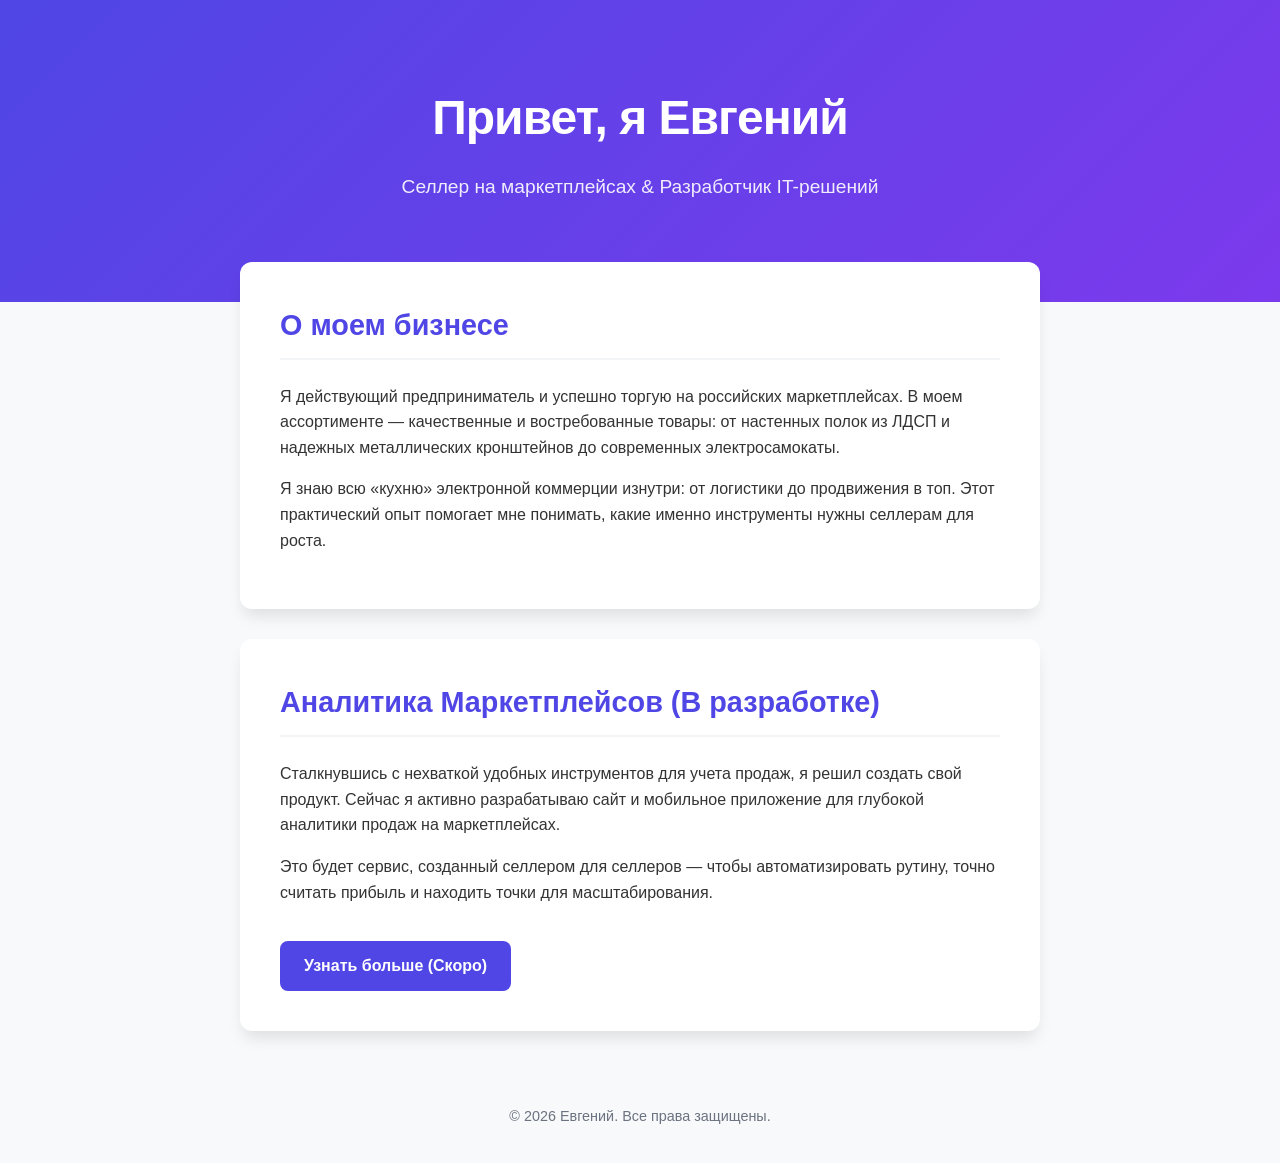
==== index.html @ 96ccd0d8 "Add files via upload" ====
<!DOCTYPE html>
<html lang="ru">
<head>
    <meta charset="UTF-8">
    <meta name="viewport" content="width=device-width, initial-scale=1.0">
    <title>Евгений | E-commerce & IT</title>
    <style>
        /* Базовые настройки страницы */
        body {
            font-family: -apple-system, BlinkMacSystemFont, "Segoe UI", Roboto, Helvetica, Arial, sans-serif;
            margin: 0;
            padding: 0;
            background-color: #f8f9fa;
            color: #333;
            line-height: 1.6;
        }

        /* Шапка сайта */
        header {
            background: linear-gradient(135deg, #4f46e5 0%, #7c3aed 100%);
            color: white;
            padding: 80px 20px;
            text-align: center;
        }

        header h1 {
            margin: 0;
            font-size: 3em;
            letter-spacing: -1px;
        }

        header p {
            font-size: 1.2em;
            margin-top: 15px;
            opacity: 0.9;
            font-weight: 300;
        }

        /* Контейнер для карточек */
        .container {
            max-width: 800px;
            margin: -40px auto 40px auto;
            padding: 0 20px;
            position: relative;
        }

        /* Оформление блоков (карточек) */
        .card {
            background: white;
            border-radius: 12px;
            padding: 40px;
            box-shadow: 0 10px 15px -3px rgba(0,0,0,0.1);
            margin-bottom: 30px;
        }

        .card h2 {
            color: #4f46e5;
            margin-top: 0;
            font-size: 1.8em;
            border-bottom: 2px solid #f3f4f6;
            padding-bottom: 10px;
        }

        /* Кнопка */
        .btn {
            display: inline-block;
            background: #4f46e5;
            color: white;
            padding: 12px 24px;
            text-decoration: none;
            border-radius: 8px;
            margin-top: 20px;
            font-weight: 600;
            transition: background 0.3s ease, transform 0.2s ease;
        }

        .btn:hover {
            background: #4338ca;
            transform: translateY(-2px);
        }

        /* Подвал */
        footer {
            text-align: center;
            padding: 20px;
            color: #6b7280;
            font-size: 0.9em;
        }
    </style>
</head>
<body>

    <header>
        <h1>Привет, я Евгений</h1>
        <p>Селлер на маркетплейсах & Разработчик IT-решений</p>
    </header>

    <div class="container">
        <!-- Блок о бизнесе -->
        <div class="card">
            <h2>О моем бизнесе</h2>
            <p>Я действующий предприниматель и успешно торгую на российских маркетплейсах. В моем ассортименте — качественные и востребованные товары: от настенных полок из ЛДСП и надежных металлических кронштейнов до современных электросамокаты.</p>
            <p>Я знаю всю «кухню» электронной коммерции изнутри: от логистики до продвижения в топ. Этот практический опыт помогает мне понимать, какие именно инструменты нужны селлерам для роста.</p>
        </div>

        <!-- Блок о новом проекте -->
        <div class="card">
            <h2>Аналитика Маркетплейсов (В разработке)</h2>
            <p>Сталкнувшись с нехваткой удобных инструментов для учета продаж, я решил создать свой продукт. Сейчас я активно разрабатываю сайт и мобильное приложение для глубокой аналитики продаж на маркетплейсах.</p>
            <p>Это будет сервис, созданный селлером для селлеров — чтобы автоматизировать рутину, точно считать прибыль и находить точки для масштабирования.</p>
            <a href="#" class="btn">Узнать больше (Скоро)</a>
        </div>
    </div>

    <footer>
        <p>© 2026 Евгений. Все права защищены.</p>
    </footer>

</body>
</html>
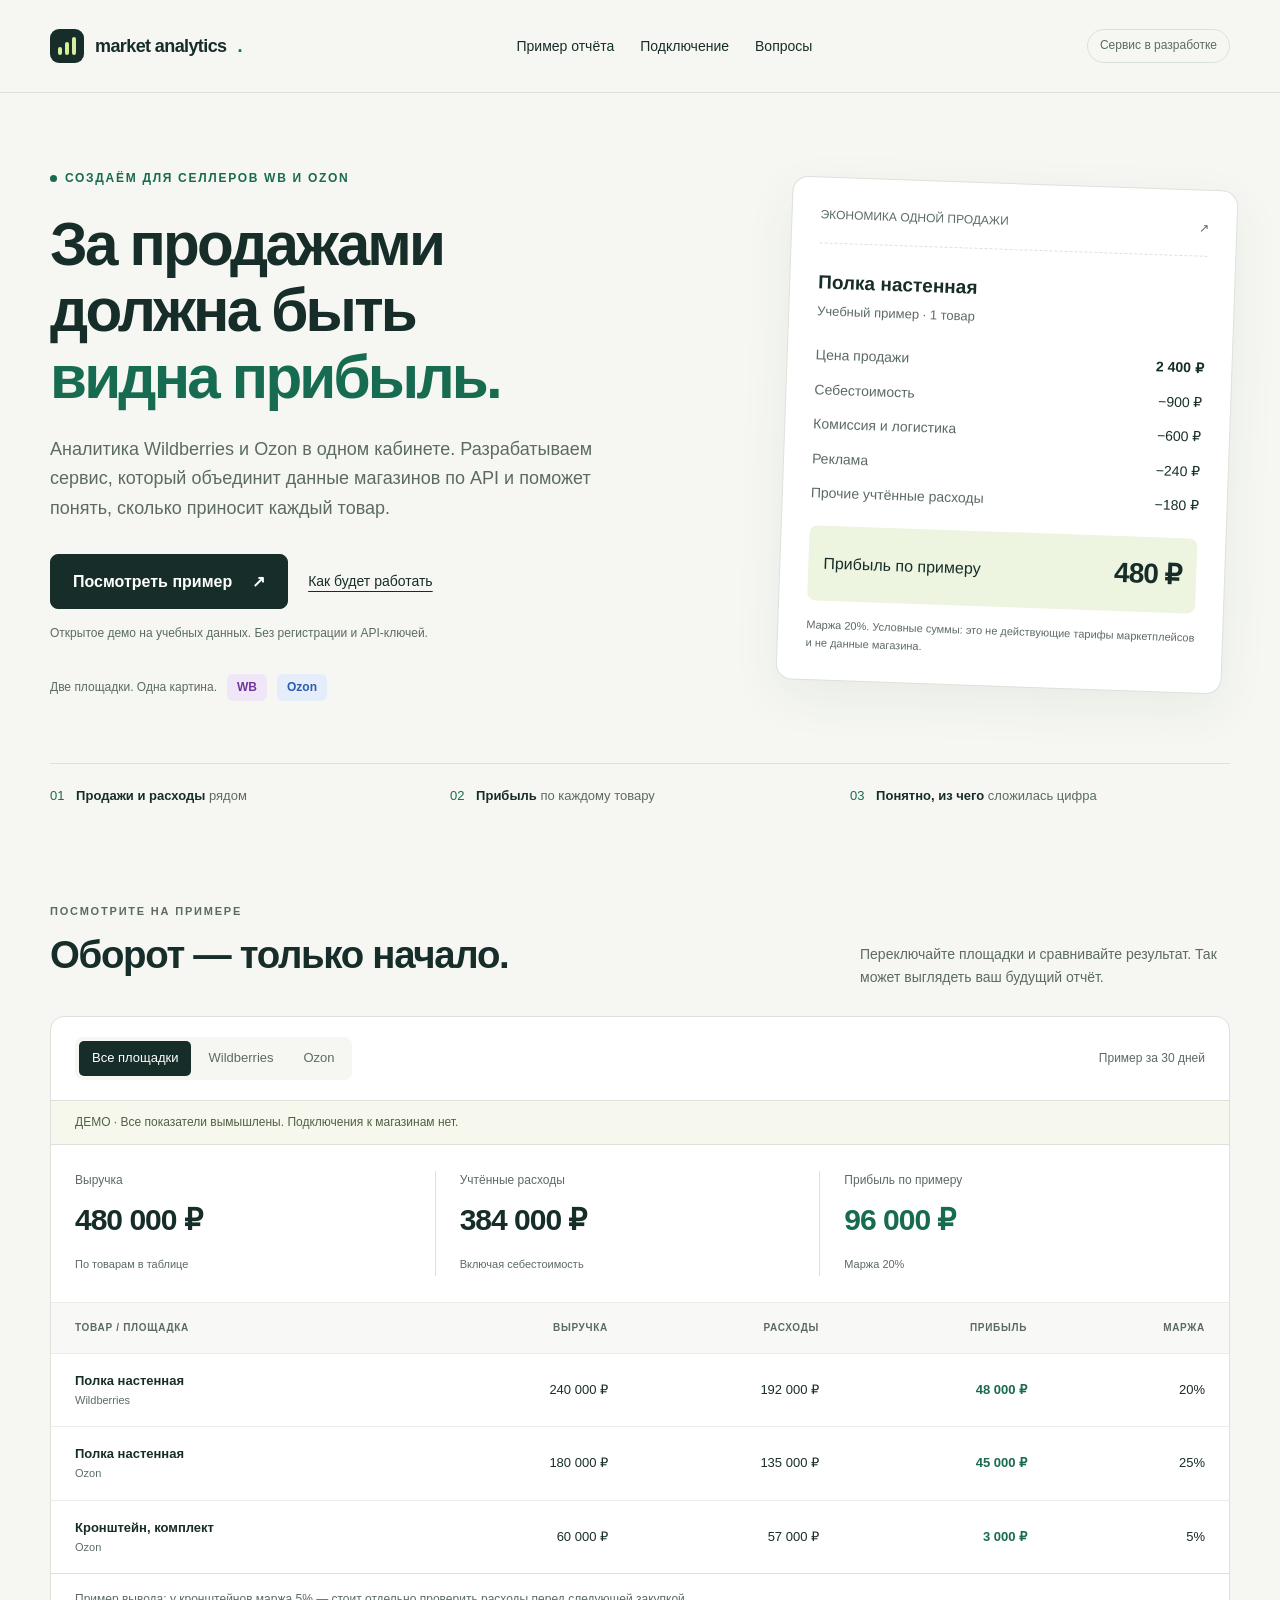
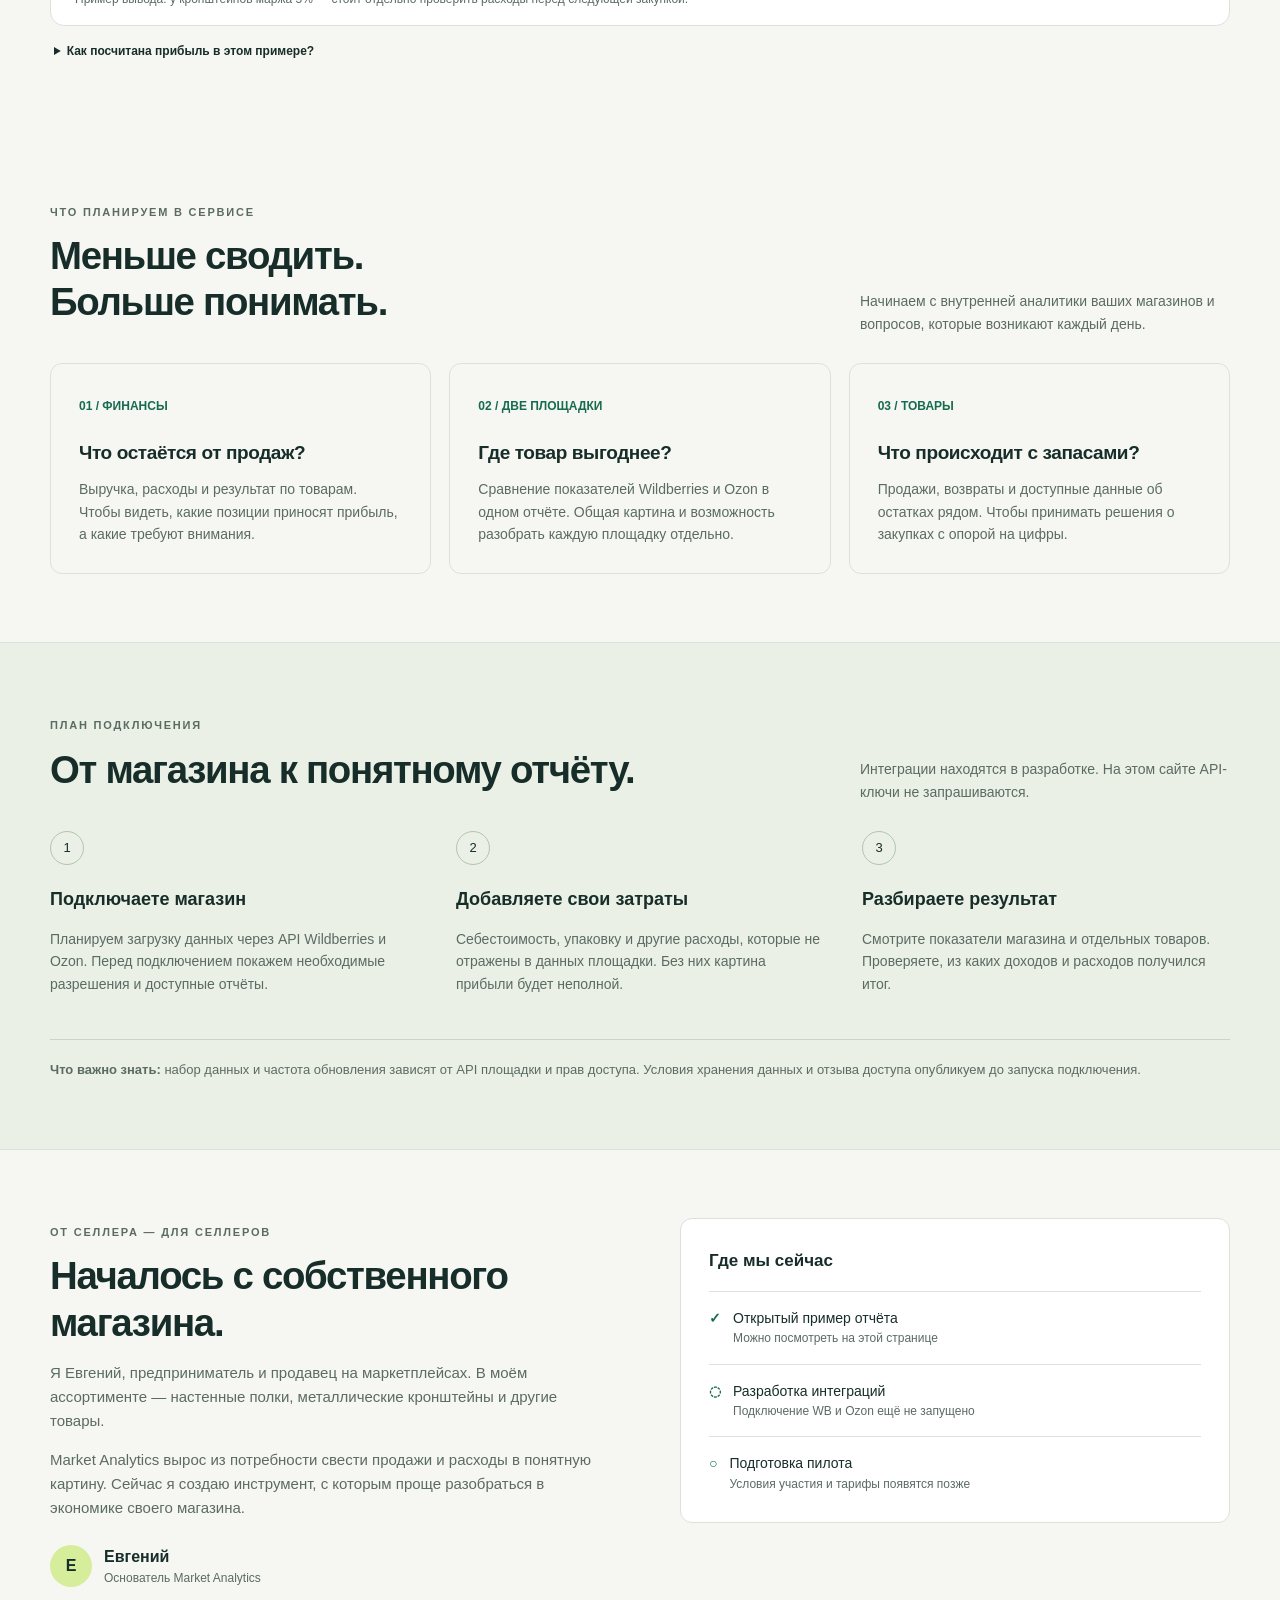
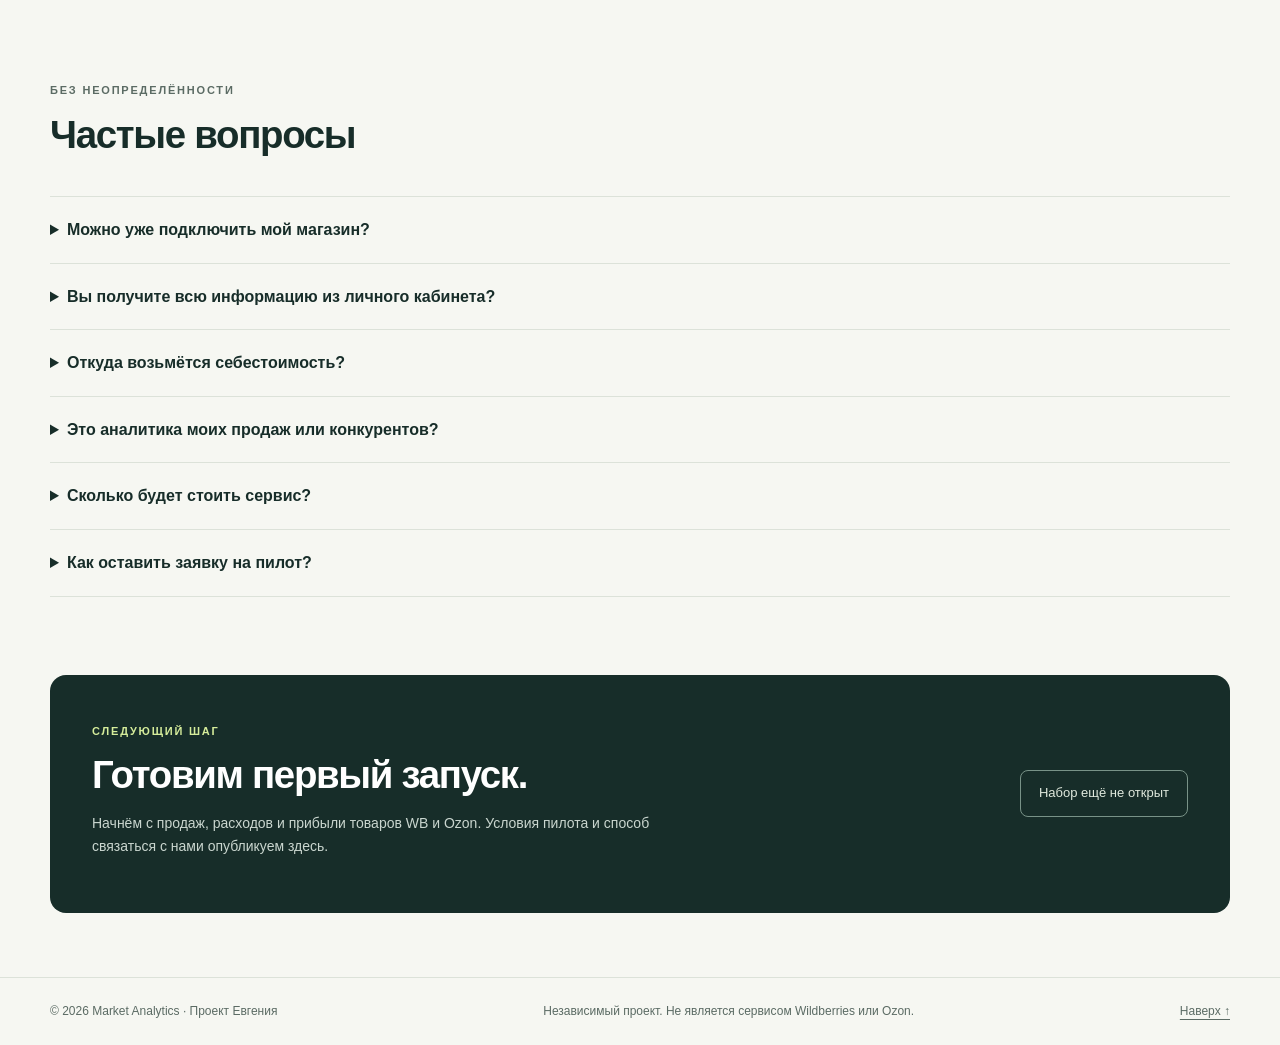
==== commit 4d3fdfb9: "Build seller analytics landing with interactive demo" ====
--- a/index.html
+++ b/index.html
@@ -1,120 +1,67 @@
 <!DOCTYPE html>
 <html lang="ru">
 <head>
-    <meta charset="UTF-8">
-    <meta name="viewport" content="width=device-width, initial-scale=1.0">
-    <title>Евгений | E-commerce & IT</title>
-    <style>
-        /* Базовые настройки страницы */
-        body {
-            font-family: -apple-system, BlinkMacSystemFont, "Segoe UI", Roboto, Helvetica, Arial, sans-serif;
-            margin: 0;
-            padding: 0;
-            background-color: #f8f9fa;
-            color: #333;
-            line-height: 1.6;
-        }
-
-        /* Шапка сайта */
-        header {
-            background: linear-gradient(135deg, #4f46e5 0%, #7c3aed 100%);
-            color: white;
-            padding: 80px 20px;
-            text-align: center;
-        }
-
-        header h1 {
-            margin: 0;
-            font-size: 3em;
-            letter-spacing: -1px;
-        }
-
-        header p {
-            font-size: 1.2em;
-            margin-top: 15px;
-            opacity: 0.9;
-            font-weight: 300;
-        }
-
-        /* Контейнер для карточек */
-        .container {
-            max-width: 800px;
-            margin: -40px auto 40px auto;
-            padding: 0 20px;
-            position: relative;
-        }
-
-        /* Оформление блоков (карточек) */
-        .card {
-            background: white;
-            border-radius: 12px;
-            padding: 40px;
-            box-shadow: 0 10px 15px -3px rgba(0,0,0,0.1);
-            margin-bottom: 30px;
-        }
-
-        .card h2 {
-            color: #4f46e5;
-            margin-top: 0;
-            font-size: 1.8em;
-            border-bottom: 2px solid #f3f4f6;
-            padding-bottom: 10px;
-        }
-
-        /* Кнопка */
-        .btn {
-            display: inline-block;
-            background: #4f46e5;
-            color: white;
-            padding: 12px 24px;
-            text-decoration: none;
-            border-radius: 8px;
-            margin-top: 20px;
-            font-weight: 600;
-            transition: background 0.3s ease, transform 0.2s ease;
-        }
-
-        .btn:hover {
-            background: #4338ca;
-            transform: translateY(-2px);
-        }
-
-        /* Подвал */
-        footer {
-            text-align: center;
-            padding: 20px;
-            color: #6b7280;
-            font-size: 0.9em;
-        }
-    </style>
+  <meta charset="UTF-8">
+  <meta name="viewport" content="width=device-width, initial-scale=1">
+  <meta name="theme-color" content="#153d35">
+  <title>Аналитика Wildberries и Ozon для селлеров | Market Analytics</title>
+  <meta name="description" content="Market Analytics — сервис в разработке для аналитики WB и Ozon через API. Посмотрите пример отчёта по продажам, расходам и прибыли каждого товара.">
+  <link rel="canonical" href="https://market-analytics-pi.vercel.app/">
+  <meta property="og:type" content="website">
+  <meta property="og:locale" content="ru_RU">
+  <meta property="og:title" content="Market Analytics — прибыль товаров WB и Ozon в одном кабинете">
+  <meta property="og:description" content="Знакомьтесь с проектом и интерактивным примером отчёта. Сервис в разработке.">
+  <meta property="og:url" content="https://market-analytics-pi.vercel.app/">
+  <style>
+    :root{--ink:#172d29;--muted:#5b6b64;--green:#176b50;--lime:#d6ed9b;--paper:#f6f7f2;--line:#dce2d9;--white:#fff;--purple:#8354b5;--blue:#3c74b3}
+    *{box-sizing:border-box}html{scroll-behavior:smooth;scroll-padding-top:24px}body{margin:0;background:var(--paper);color:var(--ink);font:16px/1.6 -apple-system,BlinkMacSystemFont,"Segoe UI",Arial,sans-serif}a{color:inherit}button{font:inherit}a,button,summary{-webkit-tap-highlight-color:transparent}a:focus-visible,button:focus-visible,summary:focus-visible{outline:3px solid #aa6bdf;outline-offset:5px}.wrap{width:min(1180px,calc(100% - 64px));margin:auto}.skip{position:absolute;top:-100px;padding:10px;background:white;z-index:10}.skip:focus{top:0}
+    header{border-bottom:1px solid var(--line)}.nav{min-height:92px;display:flex;align-items:center;justify-content:space-between;gap:28px}.brand{display:flex;align-items:center;gap:11px;text-decoration:none;font-size:18px;font-weight:750;letter-spacing:-.6px}.brand-icon{display:flex;align-items:end;gap:3px;width:34px;height:34px;background:var(--ink);padding:8px;border-radius:9px}.brand-icon i{width:4px;background:var(--lime);border-radius:2px}.brand-icon i:nth-child(1){height:8px}.brand-icon i:nth-child(2){height:13px}.brand-icon i:nth-child(3){height:18px}.nav-links{display:flex;align-items:center;gap:26px;font-size:14px}.nav-links a{text-decoration:none}.nav-links a:hover{text-decoration:underline}.nav-status{font-size:12px;padding:6px 12px;border:1px solid var(--line);border-radius:20px;color:var(--muted)}
+    .hero{padding:76px 0 62px;display:grid;grid-template-columns:1.2fr .8fr;gap:64px;align-items:center}.eyebrow{font-size:12px;font-weight:750;letter-spacing:1.7px;text-transform:uppercase;color:var(--green);display:flex;align-items:center;gap:8px}.dot{width:7px;height:7px;background:var(--green);border-radius:100%}h1{font-size:clamp(38px,4.7vw,62px);line-height:1.1;letter-spacing:-2.8px;margin:24px 0}h1 em{font-style:normal;color:var(--green)}.lead{font-size:18px;line-height:1.65;color:var(--muted);max-width:560px}.hero-actions{display:flex;flex-wrap:wrap;align-items:center;gap:20px;margin-top:30px}.button{display:inline-flex;align-items:center;justify-content:center;gap:20px;padding:14px 22px;border-radius:8px;background:var(--ink);color:white;font-weight:650;text-decoration:none;border:1px solid var(--ink)}.button:hover{background:var(--green)}.text-link{font-size:14px;text-underline-offset:5px}.small{font-size:12px;color:var(--muted)}.hero-note{margin-top:15px}.marketplaces{display:flex;align-items:center;gap:10px;margin-top:30px;font-size:12px;color:var(--muted)}.pill{font-size:12px;font-weight:700;padding:4px 10px;border-radius:6px}.wb{background:#efe7f7;color:#71369e}.ozon{background:#e5edfa;color:#2b5cad}
+    .receipt{background:white;border:1px solid var(--line);border-radius:16px;padding:28px;box-shadow:0 16px 50px #233b2910;transform:rotate(2deg)}.receipt-top{display:flex;justify-content:space-between;align-items:center;font-size:12px;color:var(--muted);padding-bottom:18px;border-bottom:1px dashed var(--line)}.receipt h2{font-size:19px;margin:24px 0 3px}.receipt .sub{font-size:13px;color:var(--muted);margin:0 0 22px}.receipt-row{display:flex;justify-content:space-between;gap:12px;font-size:14px;margin:12px 0}.receipt-row span:first-child{color:var(--muted)}.receipt-result{display:flex;justify-content:space-between;align-items:center;background:#edf4df;border-radius:8px;padding:15px;margin-top:22px}.receipt-result strong{font-size:28px;letter-spacing:-1px}.receipt-foot{margin:16px 0 0;font-size:11px;color:var(--muted)}
+    .principles{display:grid;grid-template-columns:repeat(3,1fr);gap:20px;border-top:1px solid var(--line);padding:22px 0;font-size:13px;color:var(--muted)}.principles b{color:var(--ink);font-weight:600}.principles span{color:var(--green);margin-right:8px}section{padding:68px 0}.section-heading{display:flex;align-items:end;justify-content:space-between;gap:36px;margin-bottom:28px}.section-heading h2,.about h2,.pilot h2{font-size:clamp(28px,3vw,39px);line-height:1.2;letter-spacing:-1.3px;margin:10px 0}.section-heading p{max-width:370px;font-size:14px;color:var(--muted);margin:0}.overline{font-size:11px;letter-spacing:1.8px;text-transform:uppercase;color:var(--muted);font-weight:700}
+    .demo-panel{border:1px solid var(--line);border-radius:14px;background:white;overflow:hidden}.demo-toolbar{display:flex;justify-content:space-between;align-items:center;gap:16px;padding:20px 24px;border-bottom:1px solid var(--line)}.filters{display:flex;gap:4px;background:var(--paper);border-radius:8px;padding:4px;flex-wrap:wrap}.filters button{border:0;padding:7px 13px;color:var(--muted);background:transparent;border-radius:5px;cursor:pointer;font-size:13px}.filters button[aria-pressed=true]{background:var(--ink);color:white}.period{font-size:12px;color:var(--muted)}.demo-label{padding:12px 24px;background:#f6f8ed;color:#516044;font-size:12px;border-bottom:1px solid var(--line)}.metrics{display:grid;grid-template-columns:repeat(3,1fr);padding:26px 24px;gap:24px}.metric{border-right:1px solid var(--line)}.metric:last-child{border:0}.metric p{margin:0;color:var(--muted);font-size:12px}.metric strong{display:block;font-size:30px;letter-spacing:-1px;margin:6px 0}.metric small{font-size:11px;color:var(--muted)}.metric.positive strong{color:var(--green)}.table-scroll{overflow:auto}table{border-collapse:collapse;width:100%;min-width:660px;text-align:left;font-size:13px}th{background:#f8f9f6;font-size:10px;text-transform:uppercase;letter-spacing:.7px;color:var(--muted);font-weight:600}th,td{padding:17px 24px;border-top:1px solid #e9ede7}td:not(:first-child),th:not(:first-child){text-align:right}td strong{font-weight:650}td small{display:block;color:var(--muted);font-size:11px}.profit-cell{color:var(--green);font-weight:650}.demo-bottom{padding:16px 24px;font-size:12px;color:var(--muted);border-top:1px solid var(--line)}.formula{margin-top:16px;padding:0 4px;color:var(--muted);font-size:12px}.formula summary{cursor:pointer;color:var(--ink);font-weight:600}.formula p{max-width:850px}
+    .features{display:grid;grid-template-columns:repeat(3,1fr);gap:18px}.feature{border:1px solid var(--line);padding:28px;border-radius:12px}.feature .num{font-size:12px;color:var(--green);font-weight:650}.feature h3{font-size:19px;letter-spacing:-.4px;margin:20px 0 10px}.feature p{font-size:14px;color:var(--muted);margin:0}.steps-area{background:#eaf0e5;border-top:1px solid var(--line);border-bottom:1px solid var(--line)}.steps{display:grid;grid-template-columns:repeat(3,1fr);gap:38px}.step-number{width:34px;height:34px;display:grid;place-items:center;border:1px solid #b4c4ad;border-radius:50%;font-size:13px}.step h3{font-size:18px;margin:20px 0 10px}.step p{font-size:14px;color:var(--muted)}.access-note{border-top:1px solid #cad6c4;margin-top:30px;padding-top:20px;font-size:13px;color:var(--muted)}.about{display:grid;grid-template-columns:1fr 1fr;gap:80px;align-items:start}.about p{color:var(--muted);font-size:15px}.founder{margin-top:24px;display:flex;gap:12px;align-items:center}.avatar{height:42px;width:42px;border-radius:50%;background:var(--lime);display:grid;place-items:center;font-weight:700}.founder small{display:block;color:var(--muted);font-size:12px}.status-card{background:white;border:1px solid var(--line);border-radius:12px;padding:28px}.status-card h3{margin-top:0;font-size:17px}.status-row{display:flex;align-items:start;gap:12px;border-top:1px solid var(--line);padding:15px 0;font-size:14px}.status-row:last-child{padding-bottom:0}.status-row span{color:var(--muted);font-size:12px;display:block}.status-icon{color:var(--green);font-weight:700}
+    .faq{padding-top:20px}.faq-list{border-top:1px solid var(--line)}.faq details{border-bottom:1px solid var(--line);padding:20px 0}.faq summary{cursor:pointer;font-size:16px;font-weight:600}.faq details p{color:var(--muted);font-size:14px;max-width:850px;margin:12px 0 0}.pilot{background:var(--ink);color:white;border-radius:16px;padding:42px;display:flex;align-items:center;justify-content:space-between;gap:40px;margin:10px 0 64px}.pilot .overline{color:var(--lime)}.pilot p{color:#cad6cf;max-width:620px;font-size:14px}.pilot-status{flex-shrink:0;border:1px solid #789287;color:#e0e9dd;padding:12px 18px;border-radius:8px;font-size:13px}.pilot small{color:#bbc9c0;display:block;font-size:12px}footer{border-top:1px solid var(--line);padding:24px 0;color:var(--muted);font-size:12px}.footer-inner{display:flex;justify-content:space-between;gap:20px}footer a{text-underline-offset:4px}
+    @media(max-width:950px){.hero{gap:32px}.nav-links{gap:16px}.nav-status{display:none}.receipt{padding:22px}h1{letter-spacing:-1.8px}.about{gap:36px}.metric strong{font-size:25px}}
+    @media(max-width:700px){.wrap{width:calc(100% - 36px)}.nav{min-height:76px;flex-wrap:wrap;gap:12px;padding:18px 0}.brand{font-size:17px}.nav-links{font-size:12px;gap:17px}.hero{grid-template-columns:1fr;padding:45px 0 38px;gap:36px}h1{font-size:42px}.lead{font-size:16px}.receipt{transform:none}.principles{grid-template-columns:1fr;gap:8px}section{padding:42px 0}.section-heading{display:block}.section-heading p{margin-top:16px}.features,.steps,.about{grid-template-columns:1fr;gap:18px}.steps{gap:24px}.step h3{margin-top:12px}.demo-toolbar{align-items:start;flex-direction:column;padding:15px}.demo-label{padding:12px 15px}.metrics{gap:10px;padding:20px 15px}.metric strong{font-size:22px;letter-spacing:-.7px}.metric p,.metric small{font-size:10px}.metric small{display:block;max-width:95px}.filters button{padding:7px 10px}th,td{padding:14px 18px}.pilot{padding:28px;display:block;margin-bottom:40px}.pilot-status{display:inline-block;margin-top:14px}.footer-inner{flex-direction:column;gap:7px}.about{gap:28px}}
+    @media(prefers-reduced-motion:reduce){html{scroll-behavior:auto}}
+  </style>
 </head>
 <body>
-
-    <header>
-        <h1>Привет, я Евгений</h1>
-        <p>Селлер на маркетплейсах & Разработчик IT-решений</p>
-    </header>
-
-    <div class="container">
-        <!-- Блок о бизнесе -->
-        <div class="card">
-            <h2>О моем бизнесе</h2>
-            <p>Я действующий предприниматель и успешно торгую на российских маркетплейсах. В моем ассортименте — качественные и востребованные товары: от настенных полок из ЛДСП и надежных металлических кронштейнов до современных электросамокаты.</p>
-            <p>Я знаю всю «кухню» электронной коммерции изнутри: от логистики до продвижения в топ. Этот практический опыт помогает мне понимать, какие именно инструменты нужны селлерам для роста.</p>
-        </div>
-
-        <!-- Блок о новом проекте -->
-        <div class="card">
-            <h2>Аналитика Маркетплейсов (В разработке)</h2>
-            <p>Сталкнувшись с нехваткой удобных инструментов для учета продаж, я решил создать свой продукт. Сейчас я активно разрабатываю сайт и мобильное приложение для глубокой аналитики продаж на маркетплейсах.</p>
-            <p>Это будет сервис, созданный селлером для селлеров — чтобы автоматизировать рутину, точно считать прибыль и находить точки для масштабирования.</p>
-            <a href="#" class="btn">Узнать больше (Скоро)</a>
-        </div>
+  <a class="skip" href="#main">Перейти к содержимому</a>
+  <header><div class="wrap nav"><a class="brand" href="#main" aria-label="Market Analytics — главная"><span class="brand-icon" aria-hidden="true"><i></i><i></i><i></i></span>market analytics<span style="color:var(--green)">.</span></a><nav class="nav-links" aria-label="Основная навигация"><a href="#demo">Пример отчёта</a><a href="#connection">Подключение</a><a href="#faq">Вопросы</a></nav><span class="nav-status">Сервис в разработке</span></div></header>
+  <main id="main">
+    <div class="wrap">
+      <section class="hero" aria-labelledby="hero-title"><div><div class="eyebrow"><span class="dot"></span>Создаём для селлеров WB и Ozon</div><h1 id="hero-title">За продажами<br>должна быть<br><em>видна прибыль.</em></h1><p class="lead">Аналитика Wildberries и Ozon в одном кабинете. Разрабатываем сервис, который объединит данные магазинов по API и поможет понять, сколько приносит каждый товар.</p><div class="hero-actions"><a class="button" href="#demo">Посмотреть пример <span aria-hidden="true">↗</span></a><a class="text-link" href="#connection">Как будет работать</a></div><p class="small hero-note">Открытое демо на учебных данных. Без регистрации и API-ключей.</p><div class="marketplaces"><span>Две площадки. Одна картина.</span><span class="pill wb">WB</span><span class="pill ozon">Ozon</span></div></div><aside class="receipt" aria-label="Учебный пример расчёта прибыли товара"><div class="receipt-top"><span>ЭКОНОМИКА ОДНОЙ ПРОДАЖИ</span><span aria-hidden="true">↗</span></div><h2>Полка настенная</h2><p class="sub">Учебный пример · 1 товар</p><div class="receipt-row"><span>Цена продажи</span><strong>2 400 ₽</strong></div><div class="receipt-row"><span>Себестоимость</span><span>−900 ₽</span></div><div class="receipt-row"><span>Комиссия и логистика</span><span>−600 ₽</span></div><div class="receipt-row"><span>Реклама</span><span>−240 ₽</span></div><div class="receipt-row"><span>Прочие учтённые расходы</span><span>−180 ₽</span></div><div class="receipt-result"><span>Прибыль по примеру</span><strong>480 ₽</strong></div><p class="receipt-foot">Маржа 20%. Условные суммы: это не действующие тарифы маркетплейсов и не данные магазина.</p></aside></section>
+      <div class="principles"><div><span>01</span> <b>Продажи и расходы</b> рядом</div><div><span>02</span> <b>Прибыль</b> по каждому товару</div><div><span>03</span> <b>Понятно, из чего</b> сложилась цифра</div></div>
+      <section id="demo" aria-labelledby="demo-title"><div class="section-heading"><div><span class="overline">Посмотрите на примере</span><h2 id="demo-title">Оборот — только начало.</h2></div><p>Переключайте площадки и сравнивайте результат. Так может выглядеть ваш будущий отчёт.</p></div><div class="demo-panel"><div class="demo-toolbar"><div class="filters" role="group" aria-label="Выбор маркетплейса"><button type="button" data-market="all" aria-pressed="true">Все площадки</button><button type="button" data-market="wb" aria-pressed="false">Wildberries</button><button type="button" data-market="ozon" aria-pressed="false">Ozon</button></div><span class="period">Пример за 30 дней</span></div><div class="demo-label">ДЕМО · Все показатели вымышлены. Подключения к магазинам нет.</div><div class="metrics" aria-live="polite" aria-atomic="true"><div class="metric"><p>Выручка</p><strong id="revenue">480 000 ₽</strong><small>По товарам в таблице</small></div><div class="metric"><p>Учтённые расходы</p><strong id="expenses">384 000 ₽</strong><small>Включая себестоимость</small></div><div class="metric positive"><p>Прибыль по примеру</p><strong id="profit">96 000 ₽</strong><small id="margin">Маржа 20%</small></div></div><div class="table-scroll" role="region" aria-label="Таблица прибыли товаров; на небольшом экране прокручивается горизонтально" tabindex="0"><table><thead><tr><th scope="col">Товар / площадка</th><th scope="col">Выручка</th><th scope="col">Расходы</th><th scope="col">Прибыль</th><th scope="col">Маржа</th></tr></thead><tbody id="products"><tr data-platform="wb" data-revenue="240000" data-expenses="192000"><td><strong>Полка настенная</strong><small>Wildberries</small></td><td>240 000 ₽</td><td>192 000 ₽</td><td class="profit-cell">48 000 ₽</td><td>20%</td></tr><tr data-platform="ozon" data-revenue="180000" data-expenses="135000"><td><strong>Полка настенная</strong><small>Ozon</small></td><td>180 000 ₽</td><td>135 000 ₽</td><td class="profit-cell">45 000 ₽</td><td>25%</td></tr><tr data-platform="ozon" data-revenue="60000" data-expenses="57000"><td><strong>Кронштейн, комплект</strong><small>Ozon</small></td><td>60 000 ₽</td><td>57 000 ₽</td><td class="profit-cell">3 000 ₽</td><td>5%</td></tr></tbody></table></div><div class="demo-bottom" id="insight">Пример вывода: у кронштейнов маржа 5% — стоит отдельно проверить расходы перед следующей закупкой.</div></div><details class="formula"><summary>Как посчитана прибыль в этом примере?</summary><p>Прибыль = выручка − учтённые расходы. Маржа = прибыль ÷ выручка × 100%. В примере расходы условно объединяют себестоимость, комиссии, логистику, рекламу и прочие затраты. Для реального отчёта потребуется добавить собственные расходы и проверить полноту данных, включая возвраты и налоги. Это демонстрация интерфейса, а не финансовый результат вашего бизнеса.</p></details><noscript><p class="small">Для переключения площадок включите JavaScript. Общий отчёт доступен выше.</p></noscript></section>
+      <section aria-labelledby="features-title"><div class="section-heading"><div><span class="overline">Что планируем в сервисе</span><h2 id="features-title">Меньше сводить.<br>Больше понимать.</h2></div><p>Начинаем с внутренней аналитики ваших магазинов и вопросов, которые возникают каждый день.</p></div><div class="features"><article class="feature"><span class="num">01 / ФИНАНСЫ</span><h3>Что остаётся от продаж?</h3><p>Выручка, расходы и результат по товарам. Чтобы видеть, какие позиции приносят прибыль, а какие требуют внимания.</p></article><article class="feature"><span class="num">02 / ДВЕ ПЛОЩАДКИ</span><h3>Где товар выгоднее?</h3><p>Сравнение показателей Wildberries и Ozon в одном отчёте. Общая картина и возможность разобрать каждую площадку отдельно.</p></article><article class="feature"><span class="num">03 / ТОВАРЫ</span><h3>Что происходит с запасами?</h3><p>Продажи, возвраты и доступные данные об остатках рядом. Чтобы принимать решения о закупках с опорой на цифры.</p></article></div></section>
     </div>
-
-    <footer>
-        <p>© 2026 Евгений. Все права защищены.</p>
-    </footer>
-
+    <section class="steps-area" id="connection" aria-labelledby="connection-title"><div class="wrap"><div class="section-heading"><div><span class="overline">План подключения</span><h2 id="connection-title">От магазина к понятному отчёту.</h2></div><p>Интеграции находятся в разработке. На этом сайте API-ключи не запрашиваются.</p></div><div class="steps"><article class="step"><span class="step-number">1</span><h3>Подключаете магазин</h3><p>Планируем загрузку данных через API Wildberries и Ozon. Перед подключением покажем необходимые разрешения и доступные отчёты.</p></article><article class="step"><span class="step-number">2</span><h3>Добавляете свои затраты</h3><p>Себестоимость, упаковку и другие расходы, которые не отражены в данных площадки. Без них картина прибыли будет неполной.</p></article><article class="step"><span class="step-number">3</span><h3>Разбираете результат</h3><p>Смотрите показатели магазина и отдельных товаров. Проверяете, из каких доходов и расходов получился итог.</p></article></div><div class="access-note"><strong>Что важно знать:</strong> набор данных и частота обновления зависят от API площадки и прав доступа. Условия хранения данных и отзыва доступа опубликуем до запуска подключения.</div></div></section>
+    <div class="wrap"><section class="about" aria-labelledby="about-title"><div><span class="overline">От селлера — для селлеров</span><h2 id="about-title">Началось с собственного магазина.</h2><p>Я Евгений, предприниматель и продавец на маркетплейсах. В моём ассортименте — настенные полки, металлические кронштейны и другие товары.</p><p>Market Analytics вырос из потребности свести продажи и расходы в понятную картину. Сейчас я создаю инструмент, с которым проще разобраться в экономике своего магазина.</p><div class="founder"><span class="avatar" aria-hidden="true">Е</span><div><strong>Евгений</strong><small>Основатель Market Analytics</small></div></div></div><aside class="status-card"><h3>Где мы сейчас</h3><div class="status-row"><b class="status-icon" aria-hidden="true">✓</b><div>Открытый пример отчёта<span>Можно посмотреть на этой странице</span></div></div><div class="status-row"><b class="status-icon" aria-hidden="true">◌</b><div>Разработка интеграций<span>Подключение WB и Ozon ещё не запущено</span></div></div><div class="status-row"><b class="status-icon" aria-hidden="true">○</b><div>Подготовка пилота<span>Условия участия и тарифы появятся позже</span></div></div></aside></section>
+    <section class="faq" id="faq" aria-labelledby="faq-title"><div class="section-heading"><div><span class="overline">Без неопределённости</span><h2 id="faq-title">Частые вопросы</h2></div></div><div class="faq-list"><details><summary>Можно уже подключить мой магазин?</summary><p>Пока нет. Market Analytics находится в разработке. Сейчас доступен только пример отчёта на учебных данных; заявки и API-ключи на сайте не собираются.</p></details><details><summary>Вы получите всю информацию из личного кабинета?</summary><p>Только данные, которые доступны через API площадки при выданных разрешениях. Доступность показателя в личном кабинете не гарантирует его доступность через API. Точный список поддерживаемых данных опубликуем перед запуском.</p></details><details><summary>Откуда возьмётся себестоимость?</summary><p>Её указывает продавец. Также потребуется добавить внешние расходы, которых нет в отчётах маркетплейса. Полнота этих данных влияет на расчёт результата.</p></details><details><summary>Это аналитика моих продаж или конкурентов?</summary><p>Мы разрабатываем внутреннюю аналитику ваших подключённых магазинов Wildberries и Ozon. Анализ чужих продаж не заявлен в текущем плане продукта.</p></details><details><summary>Сколько будет стоить сервис?</summary><p>Тарифы пока не определены. До старта пилота опубликуем стоимость, ограничения и условия участия. Сейчас платежей и подписок на сайте нет.</p></details><details><summary>Как оставить заявку на пилот?</summary><p>Канал связи пока готовится. Когда набор откроется, контакт и условия появятся в блоке пилота на этой странице.</p></details></div></section>
+    <section class="pilot" id="pilot" aria-labelledby="pilot-title"><div><span class="overline">Следующий шаг</span><h2 id="pilot-title">Готовим первый запуск.</h2><p>Начнём с продаж, расходов и прибыли товаров WB и Ozon. Условия пилота и способ связаться с нами опубликуем здесь.</p><!-- Telegram URL intentionally unset at the owner's request. Add a verified contact before enabling applications. --></div><span class="pilot-status">Набор ещё не открыт</span></section></div>
+  </main>
+  <footer><div class="wrap footer-inner"><span>© 2026 Market Analytics · Проект Евгения</span><span>Независимый проект. Не является сервисом Wildberries или Ozon.</span><a href="#main">Наверх ↑</a></div></footer>
+  <script>
+    const buttons = document.querySelectorAll('[data-market]');
+    const rows = [...document.querySelectorAll('#products tr')];
+    const currency = value => new Intl.NumberFormat('ru-RU', { style: 'currency', currency: 'RUB', maximumFractionDigits: 0 }).format(value);
+    buttons.forEach(button => button.addEventListener('click', () => {
+      const market = button.dataset.market;
+      document.getElementById('insight').textContent = market === 'wb' ? 'Пример вывода: полки на Wildberries приносят 20% маржи с учётом расходов в таблице.' : 'Пример вывода: у кронштейнов маржа 5% — стоит отдельно проверить расходы перед следующей закупкой.';
+      let revenue = 0, expenses = 0;
+      rows.forEach(row => {
+        const visible = market === 'all' || row.dataset.platform === market;
+        row.hidden = !visible;
+        if (visible) { revenue += Number(row.dataset.revenue); expenses += Number(row.dataset.expenses); }
+      });
+      buttons.forEach(item => item.setAttribute('aria-pressed', String(item === button)));
+      document.getElementById('revenue').textContent = currency(revenue);
+      document.getElementById('expenses').textContent = currency(expenses);
+      document.getElementById('profit').textContent = currency(revenue - expenses);
+      document.getElementById('margin').textContent = 'Маржа ' + new Intl.NumberFormat('ru-RU', { maximumFractionDigits: 1 }).format(revenue ? (revenue - expenses) / revenue * 100 : 0) + '%';
+    }));
+  </script>
 </body>
-</html>+</html>
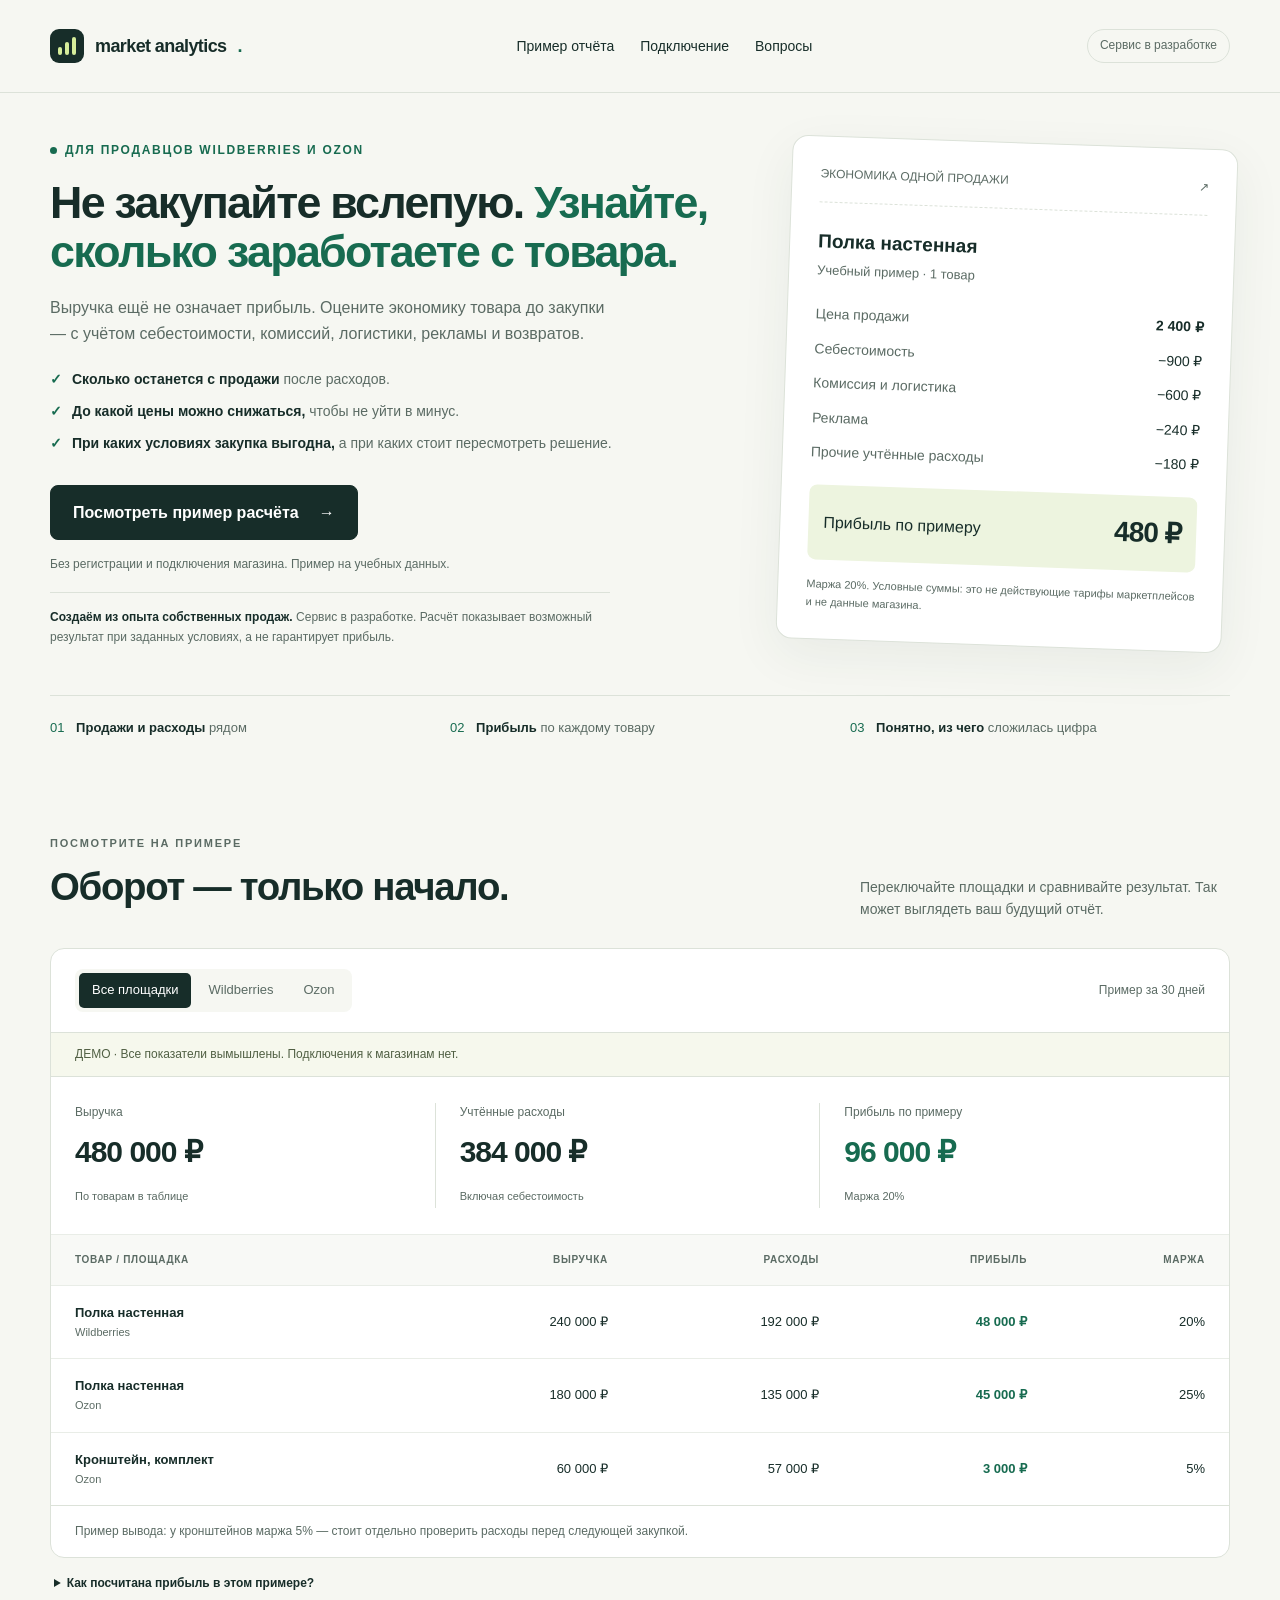
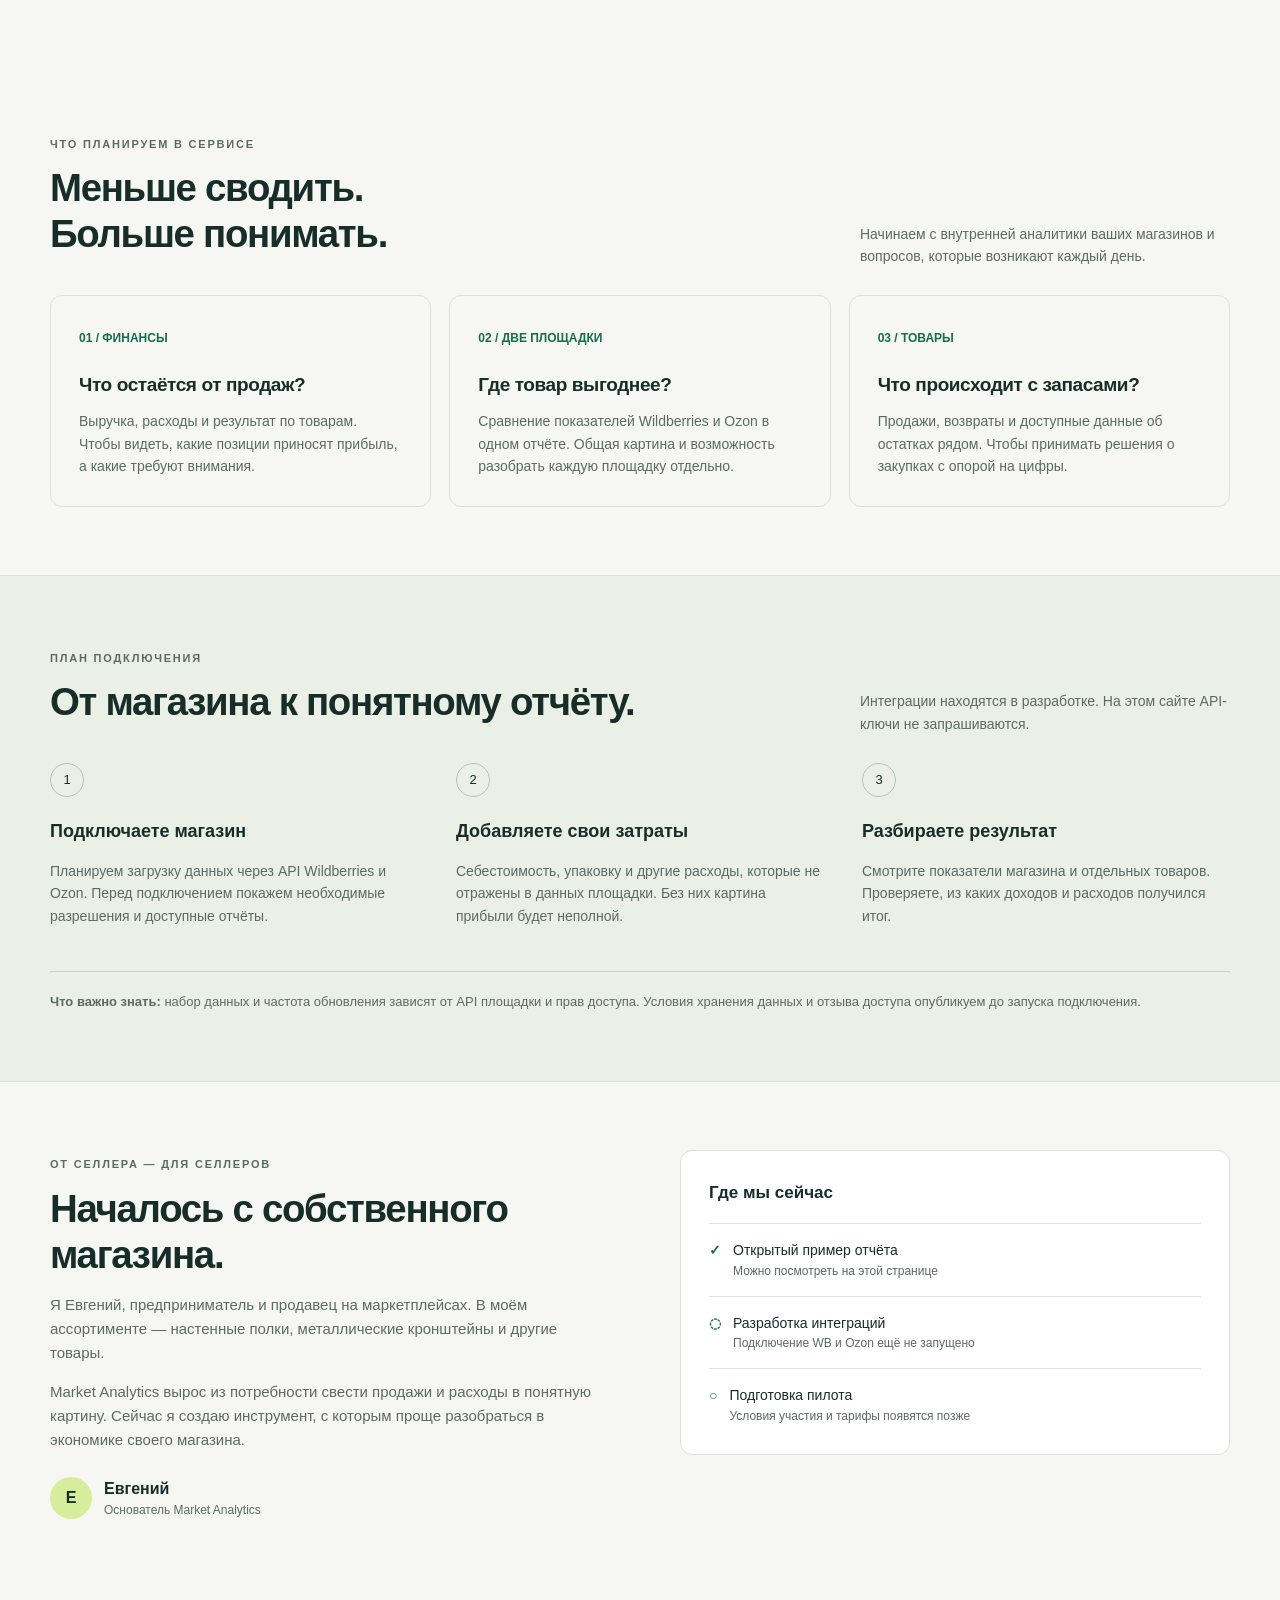
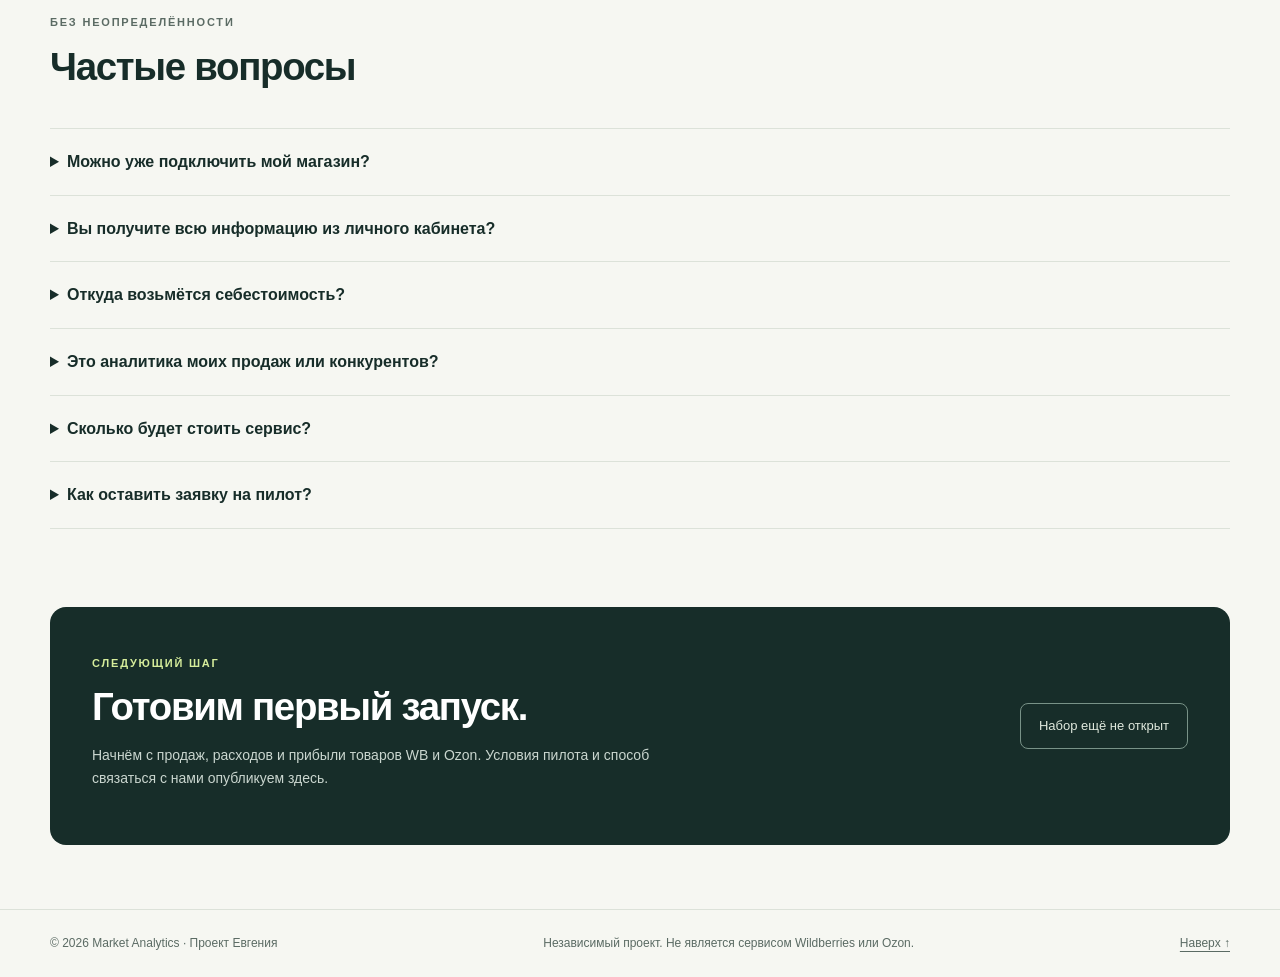
==== commit fd71bfa7: "Update hero with pre-purchase profitability offer and single demo CTA" ====
--- a/index.html
+++ b/index.html
@@ -24,6 +24,7 @@
     .faq{padding-top:20px}.faq-list{border-top:1px solid var(--line)}.faq details{border-bottom:1px solid var(--line);padding:20px 0}.faq summary{cursor:pointer;font-size:16px;font-weight:600}.faq details p{color:var(--muted);font-size:14px;max-width:850px;margin:12px 0 0}.pilot{background:var(--ink);color:white;border-radius:16px;padding:42px;display:flex;align-items:center;justify-content:space-between;gap:40px;margin:10px 0 64px}.pilot .overline{color:var(--lime)}.pilot p{color:#cad6cf;max-width:620px;font-size:14px}.pilot-status{flex-shrink:0;border:1px solid #789287;color:#e0e9dd;padding:12px 18px;border-radius:8px;font-size:13px}.pilot small{color:#bbc9c0;display:block;font-size:12px}footer{border-top:1px solid var(--line);padding:24px 0;color:var(--muted);font-size:12px}.footer-inner{display:flex;justify-content:space-between;gap:20px}footer a{text-underline-offset:4px}
     @media(max-width:950px){.hero{gap:32px}.nav-links{gap:16px}.nav-status{display:none}.receipt{padding:22px}h1{letter-spacing:-1.8px}.about{gap:36px}.metric strong{font-size:25px}}
     @media(max-width:700px){.wrap{width:calc(100% - 36px)}.nav{min-height:76px;flex-wrap:wrap;gap:12px;padding:18px 0}.brand{font-size:17px}.nav-links{font-size:12px;gap:17px}.hero{grid-template-columns:1fr;padding:45px 0 38px;gap:36px}h1{font-size:42px}.lead{font-size:16px}.receipt{transform:none}.principles{grid-template-columns:1fr;gap:8px}section{padding:42px 0}.section-heading{display:block}.section-heading p{margin-top:16px}.features,.steps,.about{grid-template-columns:1fr;gap:18px}.steps{gap:24px}.step h3{margin-top:12px}.demo-toolbar{align-items:start;flex-direction:column;padding:15px}.demo-label{padding:12px 15px}.metrics{gap:10px;padding:20px 15px}.metric strong{font-size:22px;letter-spacing:-.7px}.metric p,.metric small{font-size:10px}.metric small{display:block;max-width:95px}.filters button{padding:7px 10px}th,td{padding:14px 18px}.pilot{padding:28px;display:block;margin-bottom:40px}.pilot-status{display:inline-block;margin-top:14px}.footer-inner{flex-direction:column;gap:7px}.about{gap:28px}}
+    .hero{padding-top:48px;padding-bottom:48px}.hero h1{font-size:clamp(34px,3.5vw,48px);letter-spacing:-1.7px;margin:18px 0}.hero .lead{font-size:16px}.hero-benefits{list-style:none;padding:0;margin:20px 0;display:grid;gap:10px;font-size:14px;color:var(--muted)}.hero-benefits li{position:relative;padding-left:22px}.hero-benefits li::before{content:"✓";position:absolute;left:0;color:var(--green);font-weight:700}.hero-benefits strong{color:var(--ink)}.hero-trust{font-size:12px;color:var(--muted);border-top:1px solid var(--line);padding-top:15px;margin:18px 0 0;max-width:560px}.hero-trust strong{color:var(--ink)}@media(max-width:700px){.hero{padding-top:32px}.hero h1{font-size:36px;letter-spacing:-1.2px}.hero .button{font-size:14px;padding:14px 16px}}
     @media(prefers-reduced-motion:reduce){html{scroll-behavior:auto}}
   </style>
 </head>
@@ -32,7 +33,7 @@
   <header><div class="wrap nav"><a class="brand" href="#main" aria-label="Market Analytics — главная"><span class="brand-icon" aria-hidden="true"><i></i><i></i><i></i></span>market analytics<span style="color:var(--green)">.</span></a><nav class="nav-links" aria-label="Основная навигация"><a href="#demo">Пример отчёта</a><a href="#connection">Подключение</a><a href="#faq">Вопросы</a></nav><span class="nav-status">Сервис в разработке</span></div></header>
   <main id="main">
     <div class="wrap">
-      <section class="hero" aria-labelledby="hero-title"><div><div class="eyebrow"><span class="dot"></span>Создаём для селлеров WB и Ozon</div><h1 id="hero-title">За продажами<br>должна быть<br><em>видна прибыль.</em></h1><p class="lead">Аналитика Wildberries и Ozon в одном кабинете. Разрабатываем сервис, который объединит данные магазинов по API и поможет понять, сколько приносит каждый товар.</p><div class="hero-actions"><a class="button" href="#demo">Посмотреть пример <span aria-hidden="true">↗</span></a><a class="text-link" href="#connection">Как будет работать</a></div><p class="small hero-note">Открытое демо на учебных данных. Без регистрации и API-ключей.</p><div class="marketplaces"><span>Две площадки. Одна картина.</span><span class="pill wb">WB</span><span class="pill ozon">Ozon</span></div></div><aside class="receipt" aria-label="Учебный пример расчёта прибыли товара"><div class="receipt-top"><span>ЭКОНОМИКА ОДНОЙ ПРОДАЖИ</span><span aria-hidden="true">↗</span></div><h2>Полка настенная</h2><p class="sub">Учебный пример · 1 товар</p><div class="receipt-row"><span>Цена продажи</span><strong>2 400 ₽</strong></div><div class="receipt-row"><span>Себестоимость</span><span>−900 ₽</span></div><div class="receipt-row"><span>Комиссия и логистика</span><span>−600 ₽</span></div><div class="receipt-row"><span>Реклама</span><span>−240 ₽</span></div><div class="receipt-row"><span>Прочие учтённые расходы</span><span>−180 ₽</span></div><div class="receipt-result"><span>Прибыль по примеру</span><strong>480 ₽</strong></div><p class="receipt-foot">Маржа 20%. Условные суммы: это не действующие тарифы маркетплейсов и не данные магазина.</p></aside></section>
+      <section class="hero" aria-labelledby="hero-title"><div><div class="eyebrow"><span class="dot"></span>Для продавцов Wildberries и Ozon</div><h1 id="hero-title">Не закупайте вслепую. <em>Узнайте, сколько заработаете с товара.</em></h1><p class="lead">Выручка ещё не означает прибыль. Оцените экономику товара до закупки — с учётом себестоимости, комиссий, логистики, рекламы и возвратов.</p><ul class="hero-benefits"><li><strong>Сколько останется с продажи</strong> после расходов.</li><li><strong>До какой цены можно снижаться,</strong> чтобы не уйти в минус.</li><li><strong>При каких условиях закупка выгодна,</strong> а при каких стоит пересмотреть решение.</li></ul><div class="hero-actions"><a class="button" href="#demo">Посмотреть пример расчёта <span aria-hidden="true">→</span></a></div><p class="small hero-note">Без регистрации и подключения магазина. Пример на учебных данных.</p><p class="hero-trust"><strong>Создаём из опыта собственных продаж.</strong> Сервис в разработке. Расчёт показывает возможный результат при заданных условиях, а не гарантирует прибыль.</p></div><aside class="receipt" aria-label="Учебный пример расчёта прибыли товара"><div class="receipt-top"><span>ЭКОНОМИКА ОДНОЙ ПРОДАЖИ</span><span aria-hidden="true">↗</span></div><h2>Полка настенная</h2><p class="sub">Учебный пример · 1 товар</p><div class="receipt-row"><span>Цена продажи</span><strong>2 400 ₽</strong></div><div class="receipt-row"><span>Себестоимость</span><span>−900 ₽</span></div><div class="receipt-row"><span>Комиссия и логистика</span><span>−600 ₽</span></div><div class="receipt-row"><span>Реклама</span><span>−240 ₽</span></div><div class="receipt-row"><span>Прочие учтённые расходы</span><span>−180 ₽</span></div><div class="receipt-result"><span>Прибыль по примеру</span><strong>480 ₽</strong></div><p class="receipt-foot">Маржа 20%. Условные суммы: это не действующие тарифы маркетплейсов и не данные магазина.</p></aside></section>
       <div class="principles"><div><span>01</span> <b>Продажи и расходы</b> рядом</div><div><span>02</span> <b>Прибыль</b> по каждому товару</div><div><span>03</span> <b>Понятно, из чего</b> сложилась цифра</div></div>
       <section id="demo" aria-labelledby="demo-title"><div class="section-heading"><div><span class="overline">Посмотрите на примере</span><h2 id="demo-title">Оборот — только начало.</h2></div><p>Переключайте площадки и сравнивайте результат. Так может выглядеть ваш будущий отчёт.</p></div><div class="demo-panel"><div class="demo-toolbar"><div class="filters" role="group" aria-label="Выбор маркетплейса"><button type="button" data-market="all" aria-pressed="true">Все площадки</button><button type="button" data-market="wb" aria-pressed="false">Wildberries</button><button type="button" data-market="ozon" aria-pressed="false">Ozon</button></div><span class="period">Пример за 30 дней</span></div><div class="demo-label">ДЕМО · Все показатели вымышлены. Подключения к магазинам нет.</div><div class="metrics" aria-live="polite" aria-atomic="true"><div class="metric"><p>Выручка</p><strong id="revenue">480 000 ₽</strong><small>По товарам в таблице</small></div><div class="metric"><p>Учтённые расходы</p><strong id="expenses">384 000 ₽</strong><small>Включая себестоимость</small></div><div class="metric positive"><p>Прибыль по примеру</p><strong id="profit">96 000 ₽</strong><small id="margin">Маржа 20%</small></div></div><div class="table-scroll" role="region" aria-label="Таблица прибыли товаров; на небольшом экране прокручивается горизонтально" tabindex="0"><table><thead><tr><th scope="col">Товар / площадка</th><th scope="col">Выручка</th><th scope="col">Расходы</th><th scope="col">Прибыль</th><th scope="col">Маржа</th></tr></thead><tbody id="products"><tr data-platform="wb" data-revenue="240000" data-expenses="192000"><td><strong>Полка настенная</strong><small>Wildberries</small></td><td>240 000 ₽</td><td>192 000 ₽</td><td class="profit-cell">48 000 ₽</td><td>20%</td></tr><tr data-platform="ozon" data-revenue="180000" data-expenses="135000"><td><strong>Полка настенная</strong><small>Ozon</small></td><td>180 000 ₽</td><td>135 000 ₽</td><td class="profit-cell">45 000 ₽</td><td>25%</td></tr><tr data-platform="ozon" data-revenue="60000" data-expenses="57000"><td><strong>Кронштейн, комплект</strong><small>Ozon</small></td><td>60 000 ₽</td><td>57 000 ₽</td><td class="profit-cell">3 000 ₽</td><td>5%</td></tr></tbody></table></div><div class="demo-bottom" id="insight">Пример вывода: у кронштейнов маржа 5% — стоит отдельно проверить расходы перед следующей закупкой.</div></div><details class="formula"><summary>Как посчитана прибыль в этом примере?</summary><p>Прибыль = выручка − учтённые расходы. Маржа = прибыль ÷ выручка × 100%. В примере расходы условно объединяют себестоимость, комиссии, логистику, рекламу и прочие затраты. Для реального отчёта потребуется добавить собственные расходы и проверить полноту данных, включая возвраты и налоги. Это демонстрация интерфейса, а не финансовый результат вашего бизнеса.</p></details><noscript><p class="small">Для переключения площадок включите JavaScript. Общий отчёт доступен выше.</p></noscript></section>
       <section aria-labelledby="features-title"><div class="section-heading"><div><span class="overline">Что планируем в сервисе</span><h2 id="features-title">Меньше сводить.<br>Больше понимать.</h2></div><p>Начинаем с внутренней аналитики ваших магазинов и вопросов, которые возникают каждый день.</p></div><div class="features"><article class="feature"><span class="num">01 / ФИНАНСЫ</span><h3>Что остаётся от продаж?</h3><p>Выручка, расходы и результат по товарам. Чтобы видеть, какие позиции приносят прибыль, а какие требуют внимания.</p></article><article class="feature"><span class="num">02 / ДВЕ ПЛОЩАДКИ</span><h3>Где товар выгоднее?</h3><p>Сравнение показателей Wildberries и Ozon в одном отчёте. Общая картина и возможность разобрать каждую площадку отдельно.</p></article><article class="feature"><span class="num">03 / ТОВАРЫ</span><h3>Что происходит с запасами?</h3><p>Продажи, возвраты и доступные данные об остатках рядом. Чтобы принимать решения о закупках с опорой на цифры.</p></article></div></section>
